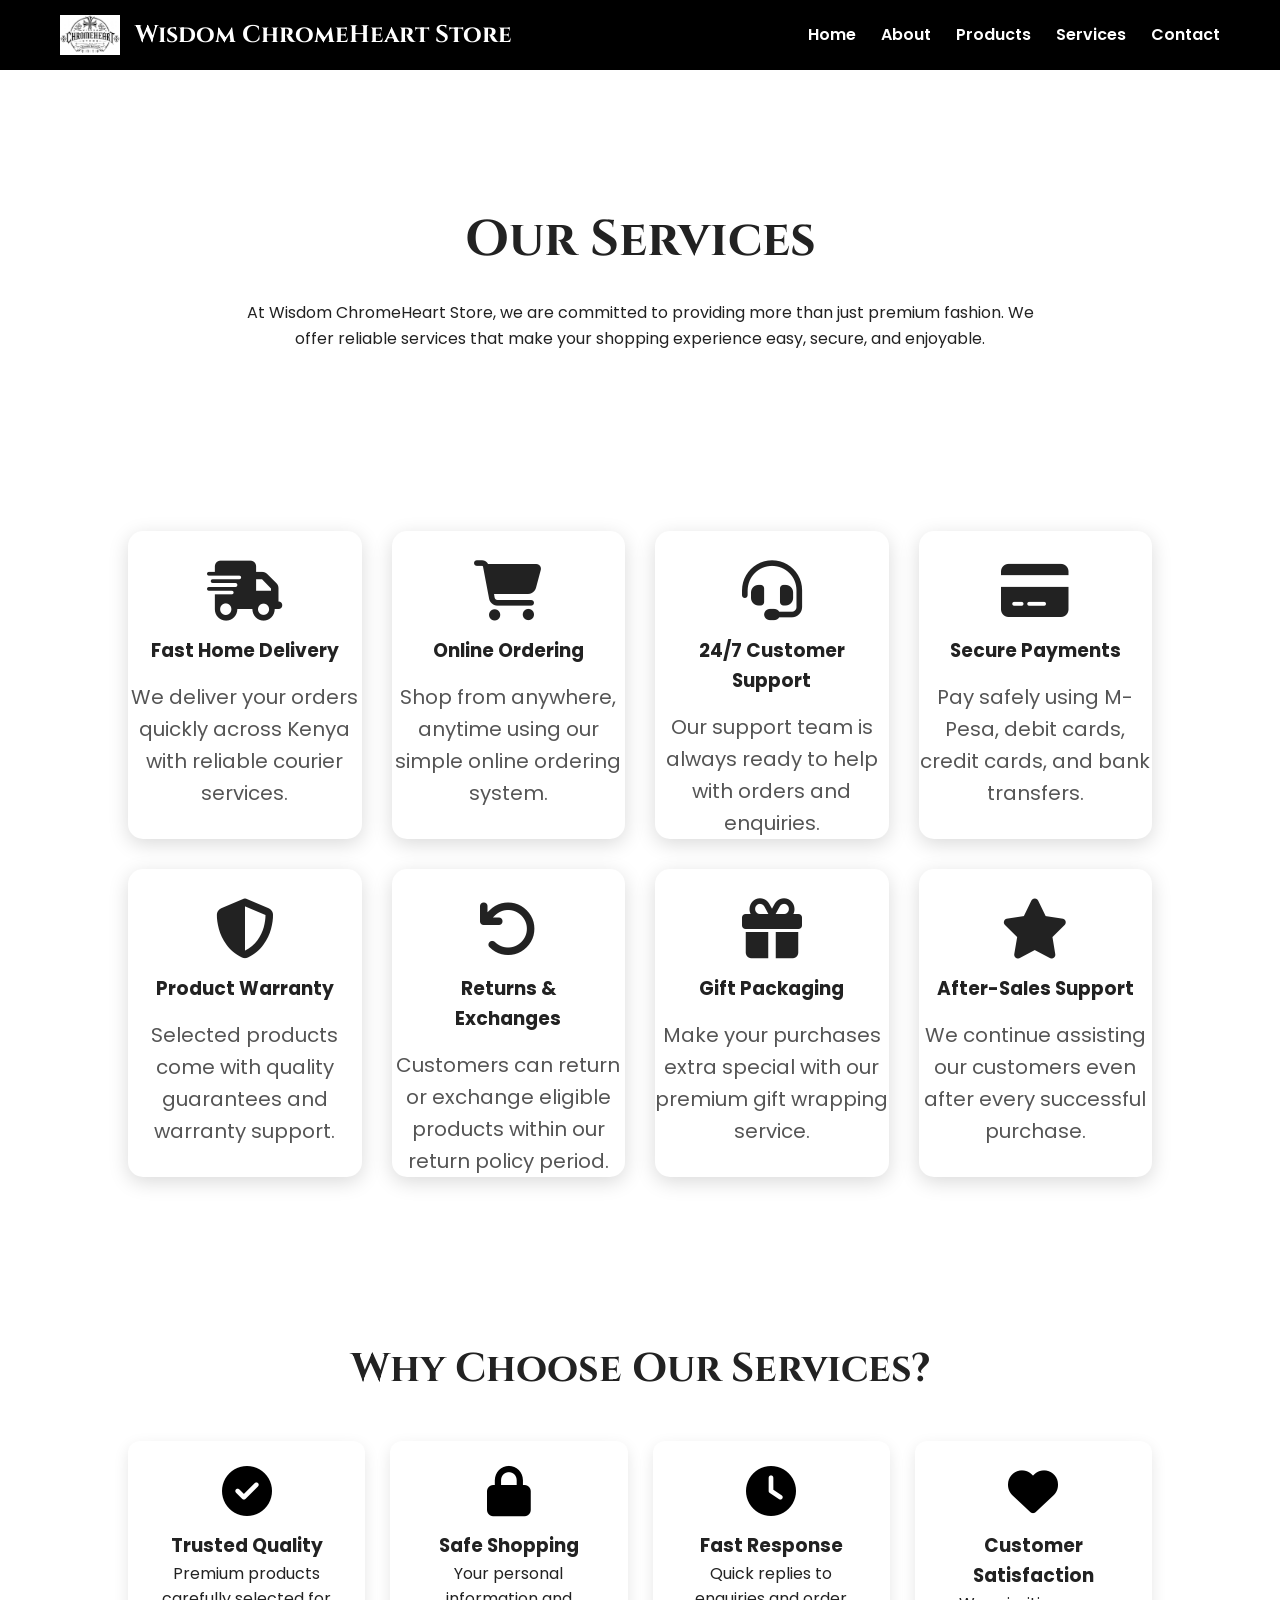
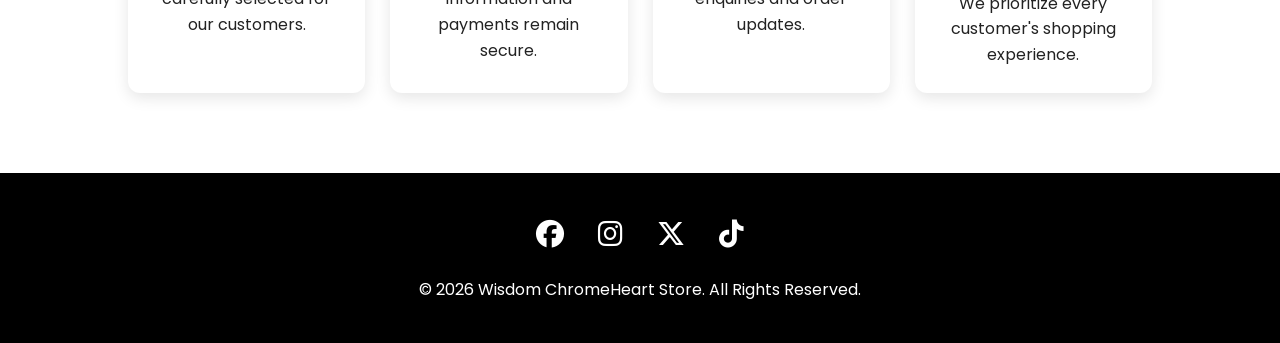
==== service.html @ 5758104c "Add files via upload" ====
<!DOCTYPE html>


<head>
    
    <title>Services | Wisdom ChromeHeart Store</title>


<link rel="stylesheet" href="style.css">

<link href="https://fonts.googleapis.com/css2?family=Cinzel:wght@700&family=Poppins:wght@300;400;600&display=swap" rel="stylesheet">

<link rel="stylesheet"
href="https://cdnjs.cloudflare.com/ajax/libs/font-awesome/6.5.2/css/all.min.css">


</head>

<body>



<header>

<div class="logo">
    <img src="background3.jpg" alt="Wisdom ChromeHeart Logo">
    <h2>Wisdom ChromeHeart Store</h2>
</div>

<nav>
<ul>
<li><a href="index.html">Home</a></li>
<li><a href="about.html">About</a></li>
<li><a href="products.html">Products</a></li>
<li><a href="services.html">Services</a></li>
<li><a href="contact.html">Contact</a></li>
</ul>
</nav>

</header>


<section style="margin-top:120px; text-align:center;">

<h1 style="font-size:50px;font-family:Cinzel,serif;">
Our Services
</h1>

<p style="max-width:800px; margin:20px auto;">
At Wisdom ChromeHeart Store, we are committed to providing more than just premium fashion. We offer reliable services that make your shopping experience easy, secure, and enjoyable.
</p>

</section>


<section>

<div class="cards">

<div class="card">
<i class="fas fa-truck-fast" style="font-size:60px; margin-top:30px;"></i>
<h3>Fast Home Delivery</h3>
<p>We deliver your orders quickly across Kenya with reliable courier services.</p>
</div>

<div class="card">
<i class="fas fa-cart-shopping" style="font-size:60px; margin-top:30px;"></i>
<h3>Online Ordering</h3>
<p>Shop from anywhere, anytime using our simple online ordering system.</p>
</div>

<div class="card">
<i class="fas fa-headset" style="font-size:60px; margin-top:30px;"></i>
<h3>24/7 Customer Support</h3>
<p>Our support team is always ready to help with orders and enquiries.</p>
</div>

<div class="card">
<i class="fas fa-credit-card" style="font-size:60px; margin-top:30px;"></i>
<h3>Secure Payments</h3>
<p>Pay safely using M-Pesa, debit cards, credit cards, and bank transfers.</p>
</div>

<div class="card">
<i class="fas fa-shield-halved" style="font-size:60px; margin-top:30px;"></i>
<h3>Product Warranty</h3>
<p>Selected products come with quality guarantees and warranty support.</p>
</div>

<div class="card">
<i class="fas fa-arrow-rotate-left" style="font-size:60px; margin-top:30px;"></i>
<h3>Returns & Exchanges</h3>
<p>Customers can return or exchange eligible products within our return policy period.</p>
</div>

<div class="card">
<i class="fas fa-gift" style="font-size:60px; margin-top:30px;"></i>
<h3>Gift Packaging</h3>
<p>Make your purchases extra special with our premium gift wrapping service.</p>
</div>

<div class="card">
<i class="fas fa-star" style="font-size:60px; margin-top:30px;"></i>
<h3>After-Sales Support</h3>
<p>We continue assisting our customers even after every successful purchase.</p>
</div>

</div>

</section>



<section>

<h2>Why Choose Our Services?</h2>

<div class="features">

<div>
<i class="fas fa-check-circle"></i>
<h3>Trusted Quality</h3>
<p>Premium products carefully selected for our customers.</p>
</div>

<div>
<i class="fas fa-lock"></i>
<h3>Safe Shopping</h3>
<p>Your personal information and payments remain secure.</p>
</div>

<div>
<i class="fas fa-clock"></i>
<h3>Fast Response</h3>
<p>Quick replies to enquiries and order updates.</p>
</div>

<div>
<i class="fas fa-heart"></i>
<h3>Customer Satisfaction</h3>
<p>We prioritize every customer's shopping experience.</p>
</div>

</div>

</section>



<footer>

<div class="social">

<a href="#"><i class="fab fa-facebook"></i></a>

<a href="#"><i class="fab fa-instagram"></i></a>

<a href="#"><i class="fab fa-x-twitter"></i></a>

<a href="#"><i class="fab fa-tiktok"></i></a>

</div>

<p>&copy; 2026 Wisdom ChromeHeart Store. All Rights Reserved.</p>

</footer>

<script src="Script.js"></script>

</body>
</html>
---- style.css ----
*{
    margin:0;
    padding:0;
    box-sizing:border-box;
}

body{
    font-family:'Poppins',sans-serif;
    background:#ffffff;
    color:#222;
    line-height:1.6;
}



header{
    position:fixed;
    top:0;
    left:0;
    width:100%;
    background:#000;
    display:flex;
    justify-content:space-between;
    align-items:center;
    padding:15px 60px;
    z-index:1000;
}

.logo{
    display:flex;
    align-items:center;
}

.logo img{
    width:60px;
    margin-right:15px;
}

.logo h2{
    color:white;
    font-family:'Cinzel',serif;
}

nav ul{
    list-style:none;
    display:flex;
}

nav ul li{
    margin-left:25px;
}

nav ul li a{
    color:white;
    text-decoration:none;
    font-weight:600;
    transition:.3s;
}

nav ul li a:hover,
nav ul li a.active{
    color:white;
}



.hero{
    height:100vh;

    background-image:url("background2.jpg");

    background-size:cover;
    background-position:center;
    background-repeat:no-repeat;

    display:flex;
    justify-content:center;
    align-items:center;
}

.overlay{
    width:100%;
    height:100%;
    background:rgba(0,0,0,.55);

    display:flex;
    flex-direction:column;
    justify-content:center;
    align-items:center;

    color:white;
    text-align:center;
    padding:20px;
}

.overlay h1{
    font-size:60px;
    margin-bottom:20px;
}

.overlay p{
    font-size:22px;
    max-width:700px;
    margin-bottom:35px;
}

.btn{
    background:rgb(147, 5, 5);
    color:black;
    padding:15px 35px;
    font-weight:bold;
    border-radius:8px;
    transition:.3s;
}

.btn:hover{
    background:black;
    color:white;
    border:2px solid white;
}


section{
    padding:80px 10%;
}

section h2{
    text-align:center;
    font-size:40px;
    margin-bottom:40px;
    font-family:'Cinzel',serif;
}



.cards{
    display:grid;
    grid-template-columns:repeat(auto-fit,minmax(250px,1fr));
    gap:30px;
}

.card{
    background:white;
    border-radius:15px;
    overflow:hidden;
    box-shadow:0 5px 20px rgba(0,0,0,.15);
    transition:.4s;
    text-align:center;
}

.card:hover{
    transform:translateY(-10px);
}

.card img{
    width:100%;
    height:300px;
    object-fit:cover;
}

.card h3{
    margin:15px;
}

.card p{
    font-size:20px;
    color:#555;
}

.card button{
    margin:20px;
    padding:12px 25px;
    border:none;
    background:black;
    color:white;
    cursor:pointer;
    border-radius:8px;
    transition:.3s;
}

.card button:hover{
    background:#444;
}



.features{
    display:grid;
    grid-template-columns:repeat(auto-fit,minmax(220px,1fr));
    gap:25px;
    text-align:center;
}

.features i{
    font-size:50px;
    color:black;
    margin-bottom:15px;
}



.newsletter{
    background:#111;
    color:white;
    text-align:center;
}

.newsletter input{
    width:300px;
    max-width:90%;
    padding:12px;
    margin-top:20px;
}

.newsletter button{
    padding:12px 25px;
    background:white;
    border:none;
    cursor:pointer;
    font-weight:bold;
}



footer{
    background:black;
    color:white;
    text-align:center;
    padding:40px;
}

.social{
    margin-bottom:20px;
}

.social a{
    color:white;
    margin:15px;
    font-size:28px;
    transition:.3s;
}

.social a:hover{
    color:gray;
}



@media(max-width:900px){

header{
    flex-direction:column;
    padding:20px;
}

nav ul{
    margin-top:15px;
    flex-wrap:wrap;
    justify-content:center;
}

.overlay h1{
    font-size:40px;
}

.overlay p{
    font-size:18px;
}

section{
    padding:60px 5%;
}

}

/* ===================================================
ADD THIS CODE TO THE BOTTOM OF css/style.css
=================================================== */

/* Smooth scrolling */
html{
scroll-behavior:smooth;
}

/* Fade-in animation */
@keyframes fadeIn{
from{
opacity:0;
transform:translateY(30px);
}
to{
opacity:1;
transform:translateY(0);
}
}

section{
animation:fadeIn 1s ease-in-out;
}

/* Buttons */
button,
.btn{
transition:all .3s ease;
}

button:hover,
.btn:hover{
transform:scale(1.05);
}

/* Product Cards */
.card{
transition:all .4s ease;
}

.card:hover{
transform:translateY(-10px);
box-shadow:0 12px 30px rgba(0,0,0,.3);
}

/* Product Images */
.card img{
transition:transform .4s ease;
}

.card:hover img{
transform:scale(1.08);
}

/* Navigation Underline */
nav ul li a{
position:relative;
}

nav ul li a::after{
content:"";
position:absolute;
left:0;
bottom:-5px;
width:0;
height:2px;
background:white;
transition:.3s;
}

nav ul li a:hover::after,
nav ul li a.active::after{
width:100%;
}

/* Form Styling */
form input,
form textarea{
width:100%;
padding:14px;
border:1px solid #ccc;
border-radius:8px;
margin-bottom:15px;
font-size:16px;
}

form input:focus,
form textarea:focus{
outline:none;
border-color:black;
box-shadow:0 0 8px rgba(0,0,0,.2);
}

/* Footer Animation */
.social a{
transition:.3s;
}

.social a:hover{
color:#c0c0c0;
transform:translateY(-5px);
}

/* Hero Title Animation */
.hero h1{
animation:fadeIn 1.2s ease;
}

.hero p{
animation:fadeIn 1.5s ease;
}

.hero .btn{
animation:fadeIn 1.8s ease;
}

/* Featured Products Background */
.featured{
background:#f8f8f8;
}

/* Offer Section */
.offer{
background:black;
color:white;
text-align:center;
padding:70px 20px;
}

.offer h2{
color:white;
}

/* About Section */
.features div{
background:white;
border-radius:12px;
padding:25px;
box-shadow:0 5px 15px rgba(0,0,0,.1);
}

/* Mobile Responsive */
@media(max-width:768px){

header{
flex-direction:column;
text-align:center;
}

nav ul{
flex-direction:column;
padding-top:10px;
}

nav ul li{
margin:10px 0;
}

.logo{
flex-direction:column;
}

.logo img{
margin-bottom:10px;
}

.overlay h1{
font-size:36px;
}

.overlay p{
font-size:18px;
}

.cards{
grid-template-columns:1fr;
}

.newsletter input{
width:95%;
}

}

/* Large Desktop */
@media(min-width:1200px){

.cards{
grid-template-columns:repeat(4,1fr);
}

}
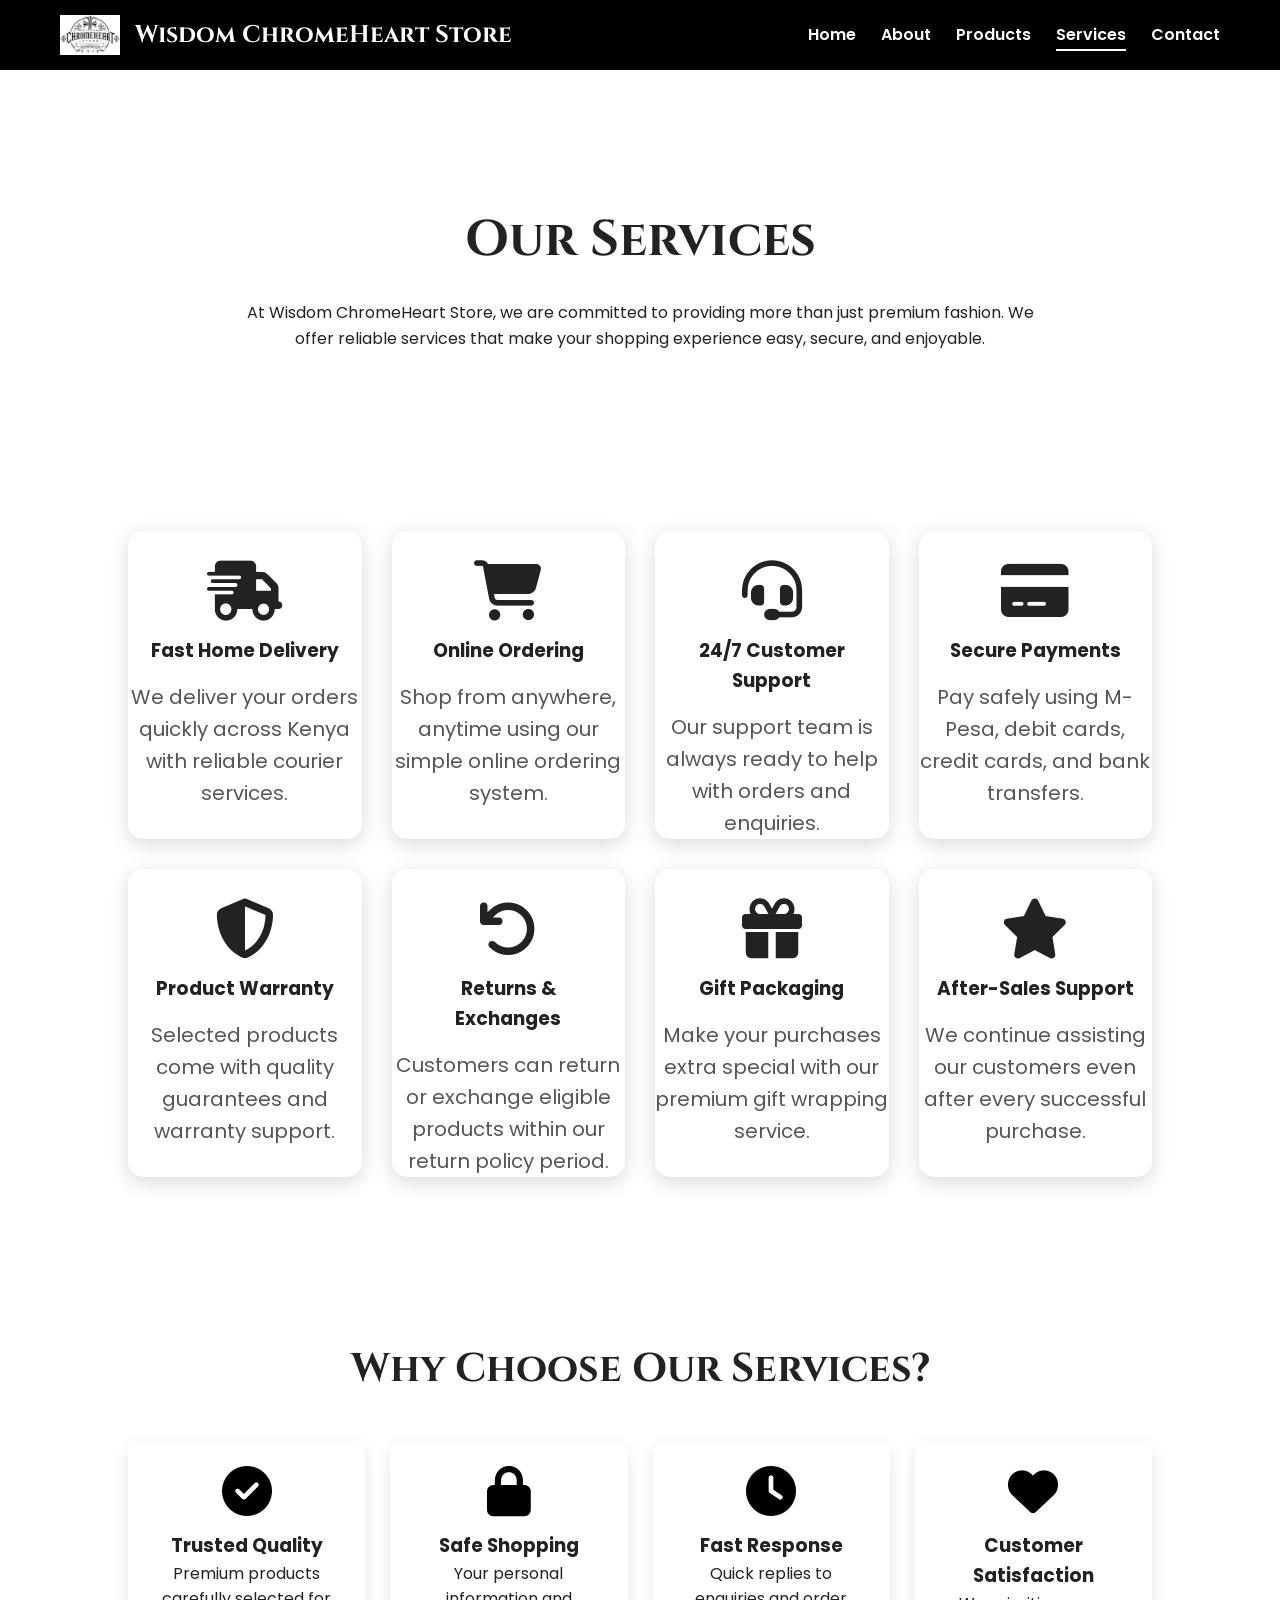
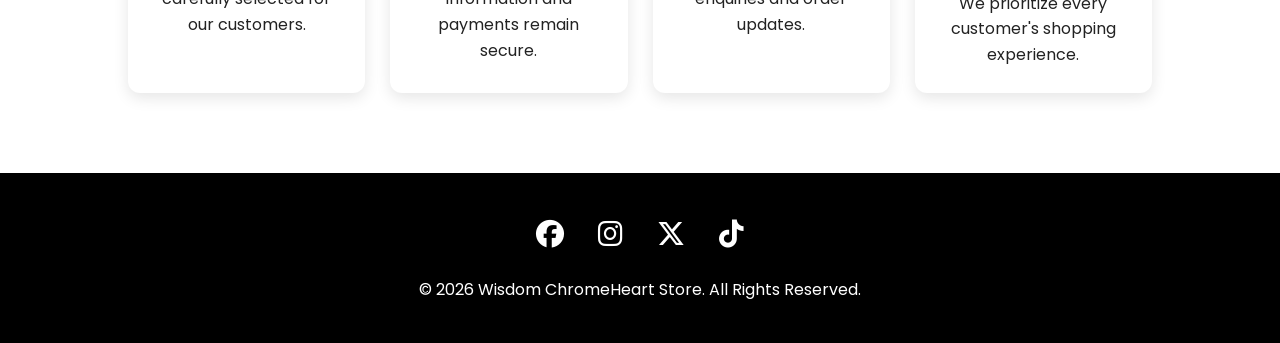
==== commit 32bf6882: "Update service.html" ====
--- a/service.html
+++ b/service.html
@@ -32,7 +32,7 @@
 <li><a href="index.html">Home</a></li>
 <li><a href="about.html">About</a></li>
 <li><a href="products.html">Products</a></li>
-<li><a href="services.html">Services</a></li>
+<li><a class="active" href="services.html">Services</a></li>
 <li><a href="contact.html">Contact</a></li>
 </ul>
 </nav>
